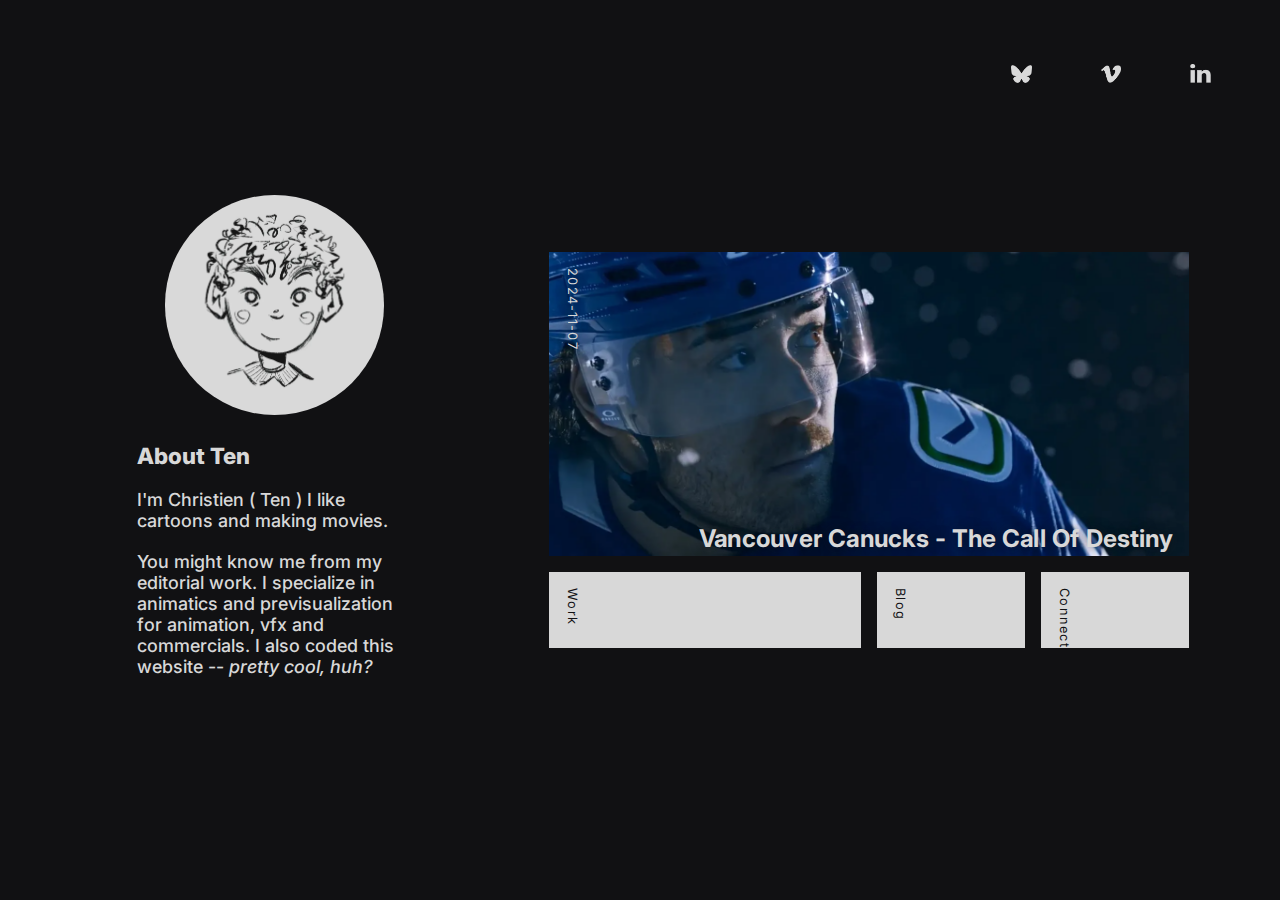
==== index.html @ cdfaa7cc "Update index.html" ====
<!DOCTYPE html>
<html lang="en">
<head>
    <meta charset="UTF-8">
    <meta name="viewport" content="width=device-width, initial-scale=1.0">
    <title>Christien Di Angello | Development Editorial</title>
    <link rel="stylesheet" href="css/main.css">
    <link rel="preconnect" href="https://fonts.googleapis.com">
    <link rel="preconnect" href="https://fonts.gstatic.com" crossorigin>
    <link href="https://fonts.googleapis.com/css2?family=Inter:ital,opsz,wght@0,14..32,100..900;1,14..32,100..900&family=Montserrat:ital,wght@0,100..900;1,100..900&family=Raleway:ital,wght@0,100..900;1,100..900&display=swap" rel="stylesheet">

    
</head>
<body id="home">
    <!-- Build Nav Bar -->
    <figure class="socials">
        <a href="https://bsky.app/profile/christiendiangello.com" target="_blank"><img src="img/bluesky.webp" alt="bluesky"></a>
        <a href="https://vimeo.com/christiendiangello" target="_blank"><img src="img/vimeo.webp" alt="vimeo"></a>
        <a href="https://www.linkedin.com/in/christiendiangello/" target="_blank"><img src="img/linkedin.png" alt="linkedin"></a>
    </figure>
    <main>
        <!-- Home Page navigation -->
        <article>
            <section class="about">
                <img src="img/ChristienDiAngelloAvi.webp" id="icon">
                <h1>About Ten</h1><br>
                <p>I'm Christien ( Ten ) I like cartoons and making movies. </p><br>
                <p>You might know me from my editorial work. I specialize in animatics and previsualization for animation, vfx and commercials. I also coded this website -- <i>pretty cool, huh?</i></p>
            </section>
        </article>
        <nav>            
                <section  class="spotlight">
                    <a href="" id="latestLink" target="_blank">
                    <header>
                        <h1 id="date">Latest</h1>
                        <h2 id="latestTitle">Welcome</h2>
                    </header>
                    </a>
                </section>
                <section class="work">
                    <a href="work" class="nav-link" data-section="work">
                        <header class="work" id="blog-post">
                        <h1>Work</h1>
                    </header>
                    </a>
                </section>
                <section class="blog">
                    <a href="blog">
                    <header class="blog">
                        <h1>Blog</h1>
                    </header>
                    </a>
                </section>
                <section class="contact">
                    <a href="mailto:contact@christiendiangello.com">
                    <header class="contact">
                        <h1>Connect</h1>
                    </header>
                    </a>
                </section>
        </nav>
    </main>
    <script src="js/script.js"></script>
</body>
</html>
---- css/main.css ----
* {margin: 0; padding: 0; font-family: "Inter", sans-serif; text-decoration: none;}
body {background-color: rgb(17, 17, 19);overflow: hidden;}
main {
    width: 100vw;
    height: 100vh;
    display: grid;
    grid-template-columns: minmax(0, 3fr) minmax(0, 4fr);
    align-items: center;
    justify-content: center;
}/* -------------> 2_about <------------- */
main article{
    height: 70%;
    align-self: center;
    align-content:center;
}
    article section {margin-bottom: 10%;}
        #icon {
            width: minmax(0, 1fr);
            aspect-ratio: 1/1;
            background-color: rgb(216, 216, 216);
            border-radius: 100%;
            margin: 10%;

        }
        .about{
            width: 50%;
            display: flex;
            flex-direction: column;
            justify-self: center;
            color: rgb(216, 216, 216);
        }
        .about h1{
            text-justify:newspaper;
            font-size: clamp(1vw,2.5vh,8vw);
            font-weight: 800;
            color: rgb(216, 216, 216);

        }
        .about p{
            text-justify:newspaper;
            font-size: clamp(1rem,2vh,4rem);
            font-weight: 500;
            color: rgb(216, 216, 216);

        }
    figure {  /* Social Media Figure */
        position: absolute;
        width: 20%;
        top: 4rem;
        right: 4rem;
        display: flex;
        flex-wrap: nowrap;
        align-items: center;
        justify-content: right;
        gap: 4rem;
    }
        figure a {
            width: 10%;
            margin: 0;
            aspect-ratio: 1/1;
            justify-content: right;
        }
            figure img {width: 80%; margin: 0; aspect-ratio: 1/1;}
nav { /*nav container settings*/
    width: 50vw;
    aspect-ratio: 1.618;
    padding: 20%;
    padding-left: 0;
    display: grid;
    grid-template-columns: repeat(4, minmax(0, 1fr));
    grid-template-rows: 4fr 1fr;
    gap: 1rem;
}
    nav section {overflow:hidden; background-color: rgb(216, 216, 216);}
        nav h1 { /* Text Styling */
            transition: 400ms;
            color: rgba(17, 17, 19);
            font-weight: 400;
            font-size: clamp(1vmax,1vw,2%);
            margin: 0;
            padding: 1rem;
            writing-mode: vertical-lr;
            letter-spacing: clamp(.02rem, .1vw, .2rem);
        }
            .spotlight h1 {color: rgb(216, 216, 216); text-shadow: 0 0 .75rem rgba(17, 17, 19, .5);}
                .work{grid-column: 1 / 3;}
                .blog{grid-column: 3 / 4;} 
                .contact{}
                .spotlight{grid-column: 1 / 5; background-size: 150%; background-position:center center; transition-duration: 1250ms;}
        section header { /* subgrid layout */
            transition-duration: 1000ms;
            height: 100%;
            display: grid;
        }
            section header h2 {
                display: grid;
                justify-content: right;
                align-items:self-end;
                font-size: 2vw;
                color: rgb(216, 216, 216);
                text-shadow: 0 0 .75rem rgba(17, 17, 19, .7);
                transform: scale(95%);
            }
            header:hover h1 {transition-duration: 200ms; translate: 3rem;}
                header:hover {background-size: 90%;background-position: 80% 10%;}
                    .spotlight:hover{background-size: 130%;}
                    .spotlight header:hover {transform: scale(95%);}
@media only screen and (max-width: 1100px) and (min-height:700px){
    main{display: flex; flex-direction: column;align-items:center;}
    article{
        padding-top: 5%;
        width: 100%;
        transform: scale(80%);
        padding-right: 0;
        margin-right: 0;
    }
    nav{
        width: 90vw;
        height: 100%;
        margin: 0;
        padding: 0;
        display: flex;
        justify-content: center;
        transition: 0ms;
    }
    header {
        transition: 0ms;
        width: 20dvw;
        padding: auto;
        margin: auto;
    }
    h1 {
        font-size: 30px;
    }
    .spotlight {
        transition: 0ms;
        background-position: 0 -500px;
        background-repeat: no-repeat;
    }
    .spotlight h1 {color: rgb(17, 17, 19); text-shadow: 0 0 0;}
        .spotlight:hover {background-size:150%;}
        .spotlight header:hover {transform: scale(100%);}
            h2{opacity: 0;}
    nav header:hover{background-color: rgb(240, 239, 239);}
figure{
    width: 100%;
    justify-content: center;
    right: auto;
    top: auto;
}
figure a {padding-top: 20px; width: 40px;}}
@media only screen and (max-width: 1100px) and (max-height:900px) {
    article {transform: scale(50%);;}}
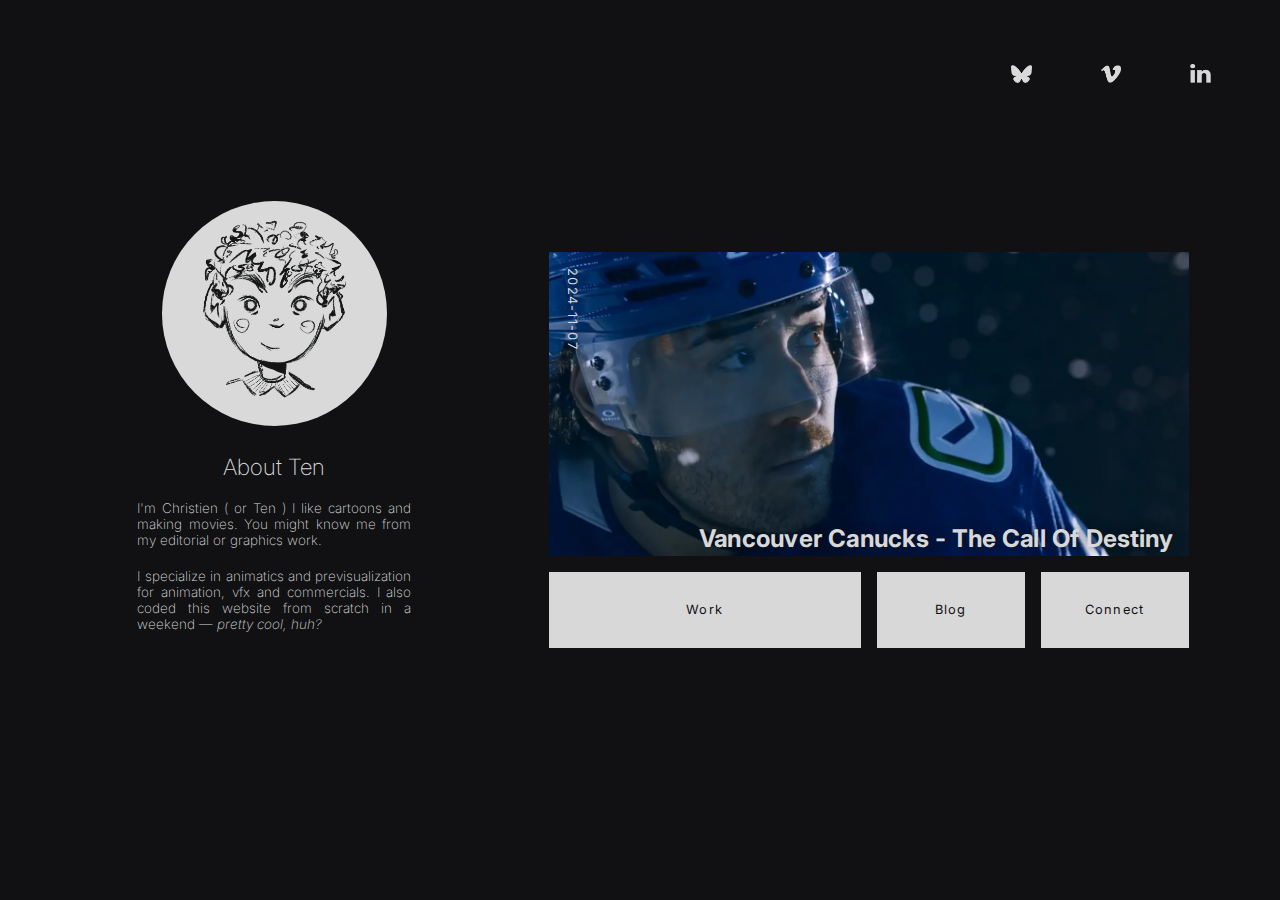
==== commit cf96da0c: "Update index.html" ====
--- a/index.html
+++ b/index.html
@@ -24,8 +24,8 @@
             <section class="about">
                 <img src="img/ChristienDiAngelloAvi.webp" id="icon">
                 <h1>About Ten</h1><br>
-                <p>I'm Christien ( Ten ) I like cartoons and making movies. </p><br>
-                <p>You might know me from my editorial work. I specialize in animatics and previsualization for animation, vfx and commercials. I also coded this website -- <i>pretty cool, huh?</i></p>
+                <p>I'm Christien ( or Ten ) I like cartoons and making movies. You might know me from my editorial or graphics work. </p><br>
+                <p>I specialize in animatics and previsualization for animation, vfx and commercials. I also coded this website from scratch in a weekend — <i>pretty cool, huh?</i></p><br><br>
             </section>
         </article>
         <nav>            
--- a/css/main.css
+++ b/css/main.css
@@ -10,36 +10,39 @@
 }/* -------------> 2_about <------------- */
 main article{
     height: 70%;
+    display: flex;
+    justify-content: center;
     align-self: center;
-    align-content:center;
+    align-content: center;
 }
-    article section {margin-bottom: 10%;}
+    article section {margin-bottom: 10%;text-align: center;}
         #icon {
-            width: minmax(0, 1fr);
+            width: 25vmin;
             aspect-ratio: 1/1;
             background-color: rgb(216, 216, 216);
             border-radius: 100%;
             margin: 10%;
-
         }
         .about{
             width: 50%;
             display: flex;
             flex-direction: column;
-            justify-self: center;
+            justify-content: center;
+            align-items: center;
             color: rgb(216, 216, 216);
         }
         .about h1{
             text-justify:newspaper;
             font-size: clamp(1vw,2.5vh,8vw);
-            font-weight: 800;
+            font-weight: 200;
             color: rgb(216, 216, 216);
 
         }
         .about p{
             text-justify:newspaper;
-            font-size: clamp(1rem,2vh,4rem);
-            font-weight: 500;
+            font-size: 1.5vh;
+            text-align: justify;
+            font-weight: 200;
             color: rgb(216, 216, 216);
 
         }
@@ -79,13 +82,12 @@
             font-size: clamp(1vmax,1vw,2%);
             margin: 0;
             padding: 1rem;
-            writing-mode: vertical-lr;
             letter-spacing: clamp(.02rem, .1vw, .2rem);
         }
-            .spotlight h1 {color: rgb(216, 216, 216); text-shadow: 0 0 .75rem rgba(17, 17, 19, .5);}
-                .work{grid-column: 1 / 3;}
-                .blog{grid-column: 3 / 4;} 
-                .contact{}
+            .spotlight h1 {color: rgb(216, 216, 216); text-shadow: 0 0 .75rem rgba(17, 17, 19, .5); writing-mode: vertical-lr;}
+                .work{grid-column: 1 / 3; justify-content: center; align-items: center;}
+                .blog{grid-column: 3 / 4; justify-content: center; align-items: center;} 
+                .contact{justify-content: center; align-items: center;}
                 .spotlight{grid-column: 1 / 5; background-size: 150%; background-position:center center; transition-duration: 1250ms;}
         section header { /* subgrid layout */
             transition-duration: 1000ms;
@@ -105,8 +107,10 @@
                 header:hover {background-size: 90%;background-position: 80% 10%;}
                     .spotlight:hover{background-size: 130%;}
                     .spotlight header:hover {transform: scale(95%);}
+                    .spotlight header:hover h1{ translate: 0%;}
 @media only screen and (max-width: 1100px) and (min-height:700px){
-    main{display: flex; flex-direction: column;align-items:center;}
+    *{ transition-duration: 0ms;}
+    main{display: flex; flex-direction: column;align-items:center; height: auto;}
     article{
         padding-top: 5%;
         width: 100%;
@@ -137,11 +141,14 @@
         background-position: 0 -500px;
         background-repeat: no-repeat;
     }
-    .spotlight h1 {color: rgb(17, 17, 19); text-shadow: 0 0 0;}
+    .spotlight h1 {color: rgb(17, 17, 19); text-shadow: 0 0 0;writing-mode: horizontal-tb;text-align: center;}
         .spotlight:hover {background-size:150%;}
         .spotlight header:hover {transform: scale(100%);}
             h2{opacity: 0;}
     nav header:hover{background-color: rgb(240, 239, 239);}
+            .work{justify-content: center; align-items: start;}
+            .blog{justify-content: center; align-items: start;} 
+            .contact{justify-content: center; align-items: start;}
 figure{
     width: 100%;
     justify-content: center;
@@ -150,4 +157,4 @@
 }
 figure a {padding-top: 20px; width: 40px;}}
 @media only screen and (max-width: 1100px) and (max-height:900px) {
-    article {transform: scale(50%);;}}+    article {transform: scale(50%);;}}
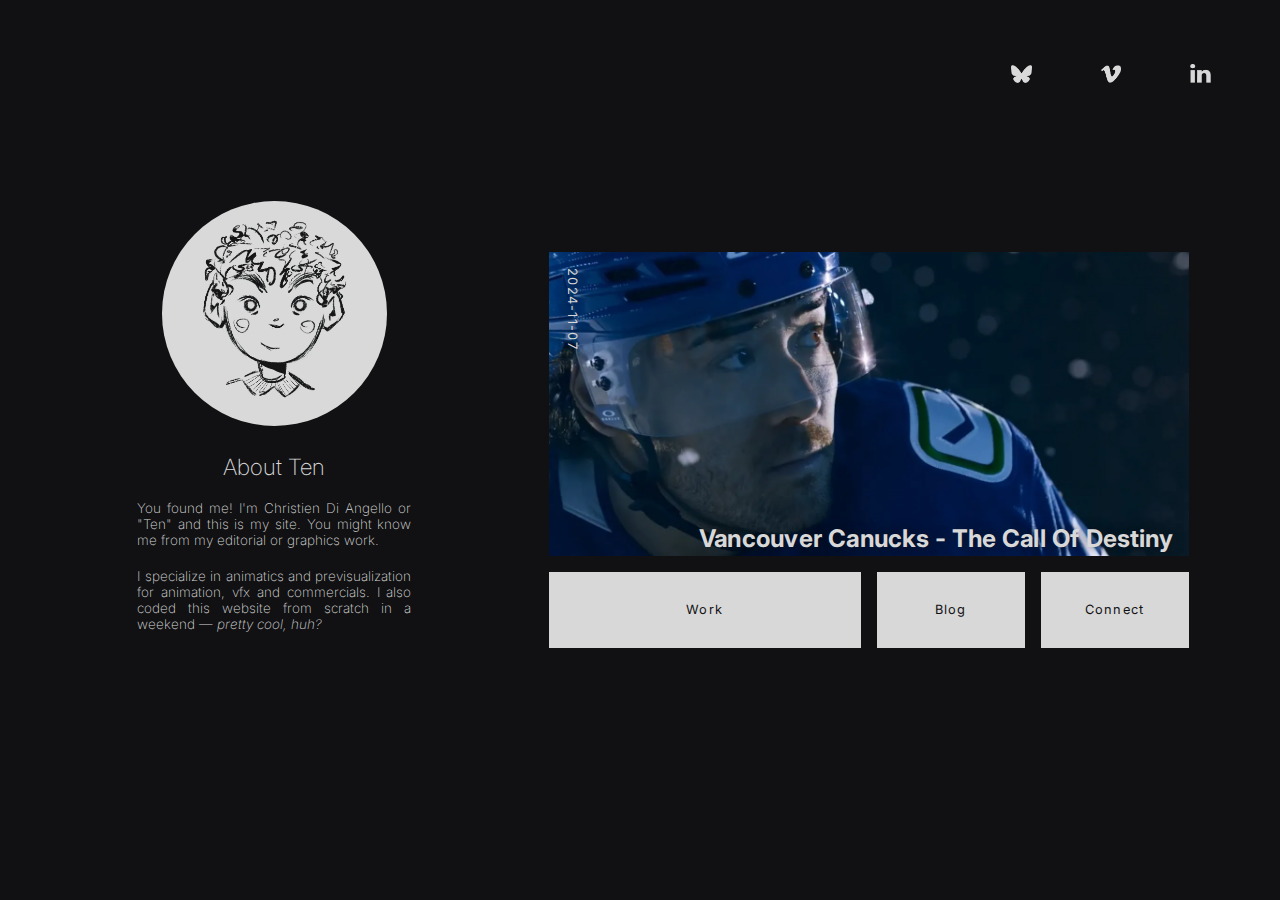
==== commit 6adba398: "Update index.html" ====
--- a/index.html
+++ b/index.html
@@ -24,7 +24,7 @@
             <section class="about">
                 <img src="img/ChristienDiAngelloAvi.webp" id="icon">
                 <h1>About Ten</h1><br>
-                <p>I'm Christien ( or Ten ) I like cartoons and making movies. You might know me from my editorial or graphics work. </p><br>
+                <p>You found me! I'm Christien Di Angello or "Ten" and this is my site. You might know me from my editorial or graphics work.  </p><br>
                 <p>I specialize in animatics and previsualization for animation, vfx and commercials. I also coded this website from scratch in a weekend — <i>pretty cool, huh?</i></p><br><br>
             </section>
         </article>
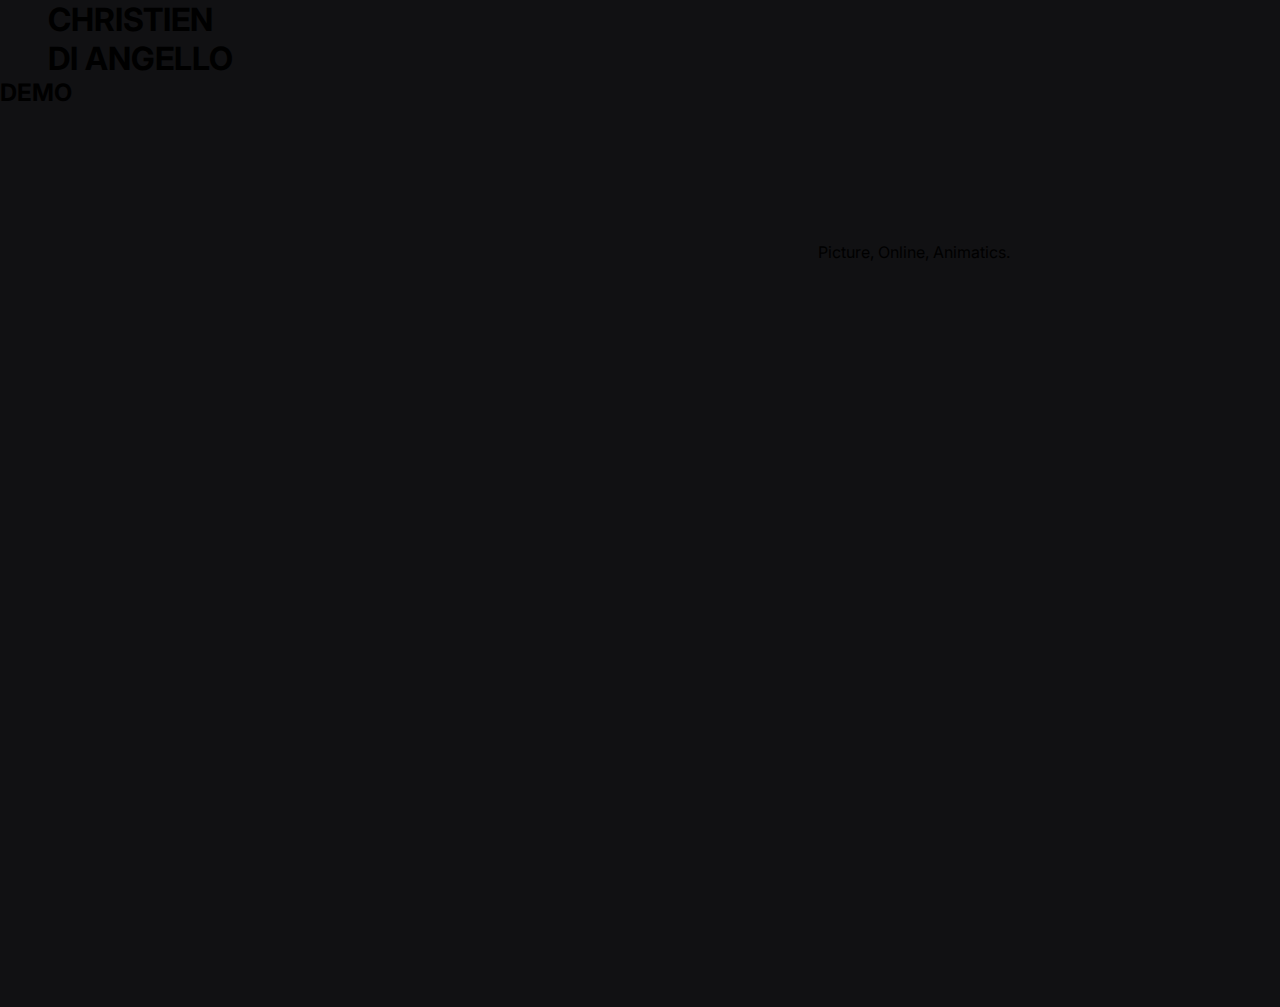
==== commit c29da4eb: "Update index.html" ====
--- a/index.html
+++ b/index.html
@@ -11,55 +11,27 @@
 
     
 </head>
-<body id="home">
-    <!-- Build Nav Bar -->
-    <figure class="socials">
-        <a href="https://bsky.app/profile/christiendiangello.com" target="_blank"><img src="img/bluesky.webp" alt="bluesky"></a>
-        <a href="https://vimeo.com/christiendiangello" target="_blank"><img src="img/vimeo.webp" alt="vimeo"></a>
-        <a href="https://www.linkedin.com/in/christiendiangello/" target="_blank"><img src="img/linkedin.png" alt="linkedin"></a>
-    </figure>
+<body>
+    <!-- <div class="site-container"> -->
+
+    <header>
+        <h1>CHRISTIEN <br>DI ANGELLO</h1>
+        <h2>DEMO</h2>
+    </header>
     <main>
-        <!-- Home Page navigation -->
-        <article>
-            <section class="about">
-                <img src="img/ChristienDiAngelloAvi.webp" id="icon">
-                <h1>About Ten</h1><br>
-                <p>You found me! I'm Christien Di Angello or "Ten" and this is my site. You might know me from my editorial or graphics work.  </p><br>
-                <p>I specialize in animatics and previsualization for animation, vfx and commercials. I also coded this website from scratch in a weekend — <i>pretty cool, huh?</i></p><br><br>
-            </section>
+        <div class="demo-container"><div style="padding:56.25% 0 0 0;position:relative;"><iframe src="https://player.vimeo.com/video/1039832888?h=f52e019b8d&amp;badge=0&amp;autopause=0&amp;player_id=0&amp;app_id=58479" frameborder="0" allow="autoplay; fullscreen; picture-in-picture; clipboard-write" style="position:absolute;top:0;left:0;width:100%;height:100%;" title="Christien Di Angello Demo Reel 2024"></iframe></div><script src="https://player.vimeo.com/api/player.js"></script></div>
+        <article> Picture, Online, Animatics. 
+            <br><br>
+            <!-- Go ahead, take a look around.  -->
+            <!-- <br><br>↓ -->
         </article>
-        <nav>            
-                <section  class="spotlight">
-                    <a href="" id="latestLink" target="_blank">
-                    <header>
-                        <h1 id="date">Latest</h1>
-                        <h2 id="latestTitle">Welcome</h2>
-                    </header>
-                    </a>
-                </section>
-                <section class="work">
-                    <a href="work" class="nav-link" data-section="work">
-                        <header class="work" id="blog-post">
-                        <h1>Work</h1>
-                    </header>
-                    </a>
-                </section>
-                <section class="blog">
-                    <a href="blog">
-                    <header class="blog">
-                        <h1>Blog</h1>
-                    </header>
-                    </a>
-                </section>
-                <section class="contact">
-                    <a href="mailto:contact@christiendiangello.com">
-                    <header class="contact">
-                        <h1>Connect</h1>
-                    </header>
-                    </a>
-                </section>
-        </nav>
+        <!-- <nav> -->
+            <!-- <a href="work.html">Work</a> -->
+            <!-- <a href="blog.html">Blog</a> -->
+            <!-- <a style="opacity: 0;"></a> -->
+        <!-- </nav> -->
     </main>
+    <!-- </div> -->
     <script src="js/script.js"></script>
 </body>
 </html>
--- a/css/main.css
+++ b/css/main.css
@@ -31,23 +31,23 @@
             align-items: center;
             color: rgb(216, 216, 216);
         }
-        .about h1{
-            text-justify:newspaper;
-            font-size: clamp(1vw,2.5vh,8vw);
-            font-weight: 200;
-            color: rgb(216, 216, 216);
+            .about h1{
+                text-justify:newspaper;
+                font-size: clamp(1vw,2.5vh,8vw);
+                font-weight: 200;
+                color: rgb(216, 216, 216);
 
-        }
-        .about p{
-            text-justify:newspaper;
-            font-size: 1.5vh;
-            text-align: justify;
-            font-weight: 200;
-            color: rgb(216, 216, 216);
+            }
+            .about p{
+                text-justify:newspaper;
+                font-size: 1.5vh;
+                text-align: justify;
+                font-weight: 200;
+                color: rgb(216, 216, 216);
 
-        }
+            }
     figure {  /* Social Media Figure */
-        position: absolute;
+        position: fixed;
         width: 20%;
         top: 4rem;
         right: 4rem;
@@ -72,7 +72,7 @@
     display: grid;
     grid-template-columns: repeat(4, minmax(0, 1fr));
     grid-template-rows: 4fr 1fr;
-    gap: 1rem;
+    gap: 0.5%;
 }
     nav section {overflow:hidden; background-color: rgb(216, 216, 216);}
         nav h1 { /* Text Styling */
@@ -108,53 +108,58 @@
                     .spotlight:hover{background-size: 130%;}
                     .spotlight header:hover {transform: scale(95%);}
                     .spotlight header:hover h1{ translate: 0%;}
-@media only screen and (max-width: 1100px) and (min-height:700px){
-    *{ transition-duration: 0ms;}
+@media only screen and (max-width: 1100px) and (min-height:665px){
+    *{transition: 0ms;}
+    body {height: 100%;}
     main{display: flex; flex-direction: column;align-items:center; height: auto;}
-    article{
-        padding-top: 5%;
+    main article{
+        padding-top: 5rem;
         width: 100%;
-        transform: scale(80%);
+        /* transform: scale(80%); */
         padding-right: 0;
         margin-right: 0;
     }
+    section #icon{
+        width: 50%;
+    }
     nav{
-        width: 90vw;
+        width: 50vw;
         height: 100%;
         margin: 0;
         padding: 0;
         display: flex;
+        flex-direction: column;
         justify-content: center;
         transition: 0ms;
+        gap: 4%;
     }
-    header {
-        transition: 0ms;
-        width: 20dvw;
-        padding: auto;
-        margin: auto;
+    nav header {
+        display: flex;
+        align-items: center;
+        justify-content: center;
+        margin: 0;
+        overflow: hidden;
     }
-    h1 {
-        font-size: 30px;
-    }
+        nav h1,  {padding: 0;font-size: 2vh;}
     .spotlight {
         transition: 0ms;
         background-position: 0 -500px;
         background-repeat: no-repeat;
     }
-    .spotlight h1 {color: rgb(17, 17, 19); text-shadow: 0 0 0;writing-mode: horizontal-tb;text-align: center;}
+    .spotlight  {height: auto;}
+    .spotlight h1 {color: rgb(17, 17, 19); text-shadow: 0 0 0;writing-mode: horizontal-tb;text-align: center; text-wrap: nowrap;}
         .spotlight:hover {background-size:150%;}
         .spotlight header:hover {transform: scale(100%);}
-            h2{opacity: 0;}
+            .spotlight header h2{display: none;}
     nav header:hover{background-color: rgb(240, 239, 239);}
-            .work{justify-content: center; align-items: start;}
-            .blog{justify-content: center; align-items: start;} 
-            .contact{justify-content: center; align-items: start;}
+            .work h1{justify-content: center; align-items: start;}
+            .blog h1{justify-content: center; align-items: start;} 
+            .contact h1{justify-content: center; align-items: start;}
 figure{
     width: 100%;
     justify-content: center;
     right: auto;
     top: auto;
+    gap: 10vw;
 }
-figure a {padding-top: 20px; width: 40px;}}
-@media only screen and (max-width: 1100px) and (max-height:900px) {
-    article {transform: scale(50%);;}}
+figure a {padding-top: 20px; width: 40px; width: 2rem;}}
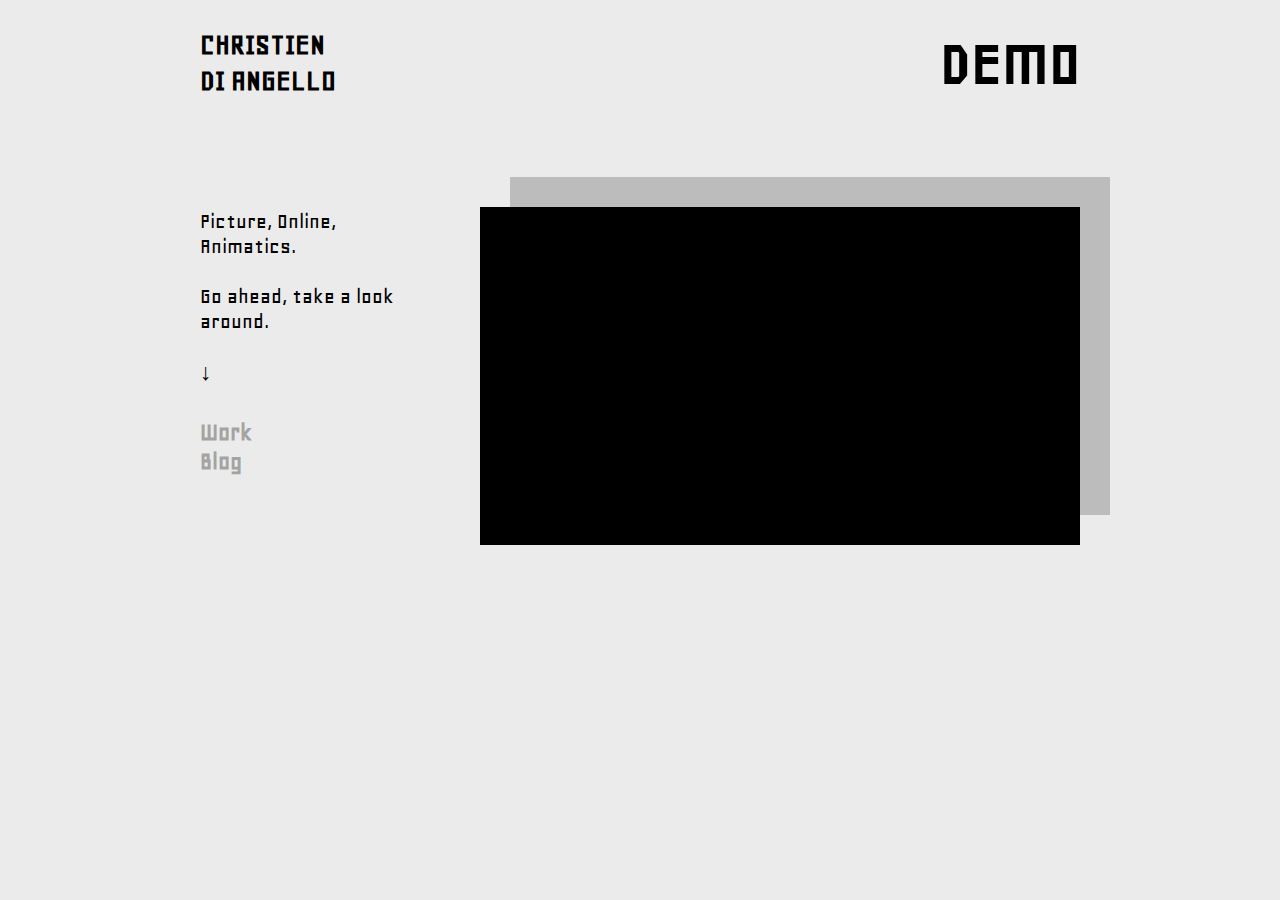
==== commit 9b2830e3: "Update index.html" ====
--- a/index.html
+++ b/index.html
@@ -22,14 +22,14 @@
         <div class="demo-container"><div style="padding:56.25% 0 0 0;position:relative;"><iframe src="https://player.vimeo.com/video/1039832888?h=f52e019b8d&amp;badge=0&amp;autopause=0&amp;player_id=0&amp;app_id=58479" frameborder="0" allow="autoplay; fullscreen; picture-in-picture; clipboard-write" style="position:absolute;top:0;left:0;width:100%;height:100%;" title="Christien Di Angello Demo Reel 2024"></iframe></div><script src="https://player.vimeo.com/api/player.js"></script></div>
         <article> Picture, Online, Animatics. 
             <br><br>
-            <!-- Go ahead, take a look around.  -->
-            <!-- <br><br>↓ -->
+            Go ahead, take a look around. 
+            <br><br>↓
         </article>
-        <!-- <nav> -->
-            <!-- <a href="work.html">Work</a> -->
-            <!-- <a href="blog.html">Blog</a> -->
-            <!-- <a style="opacity: 0;"></a> -->
-        <!-- </nav> -->
+        <nav>
+            <a href="work.html">Work</a>
+            <a href="blog.html">Blog</a>
+            <a style="opacity: 0;"></a>
+        </nav>
     </main>
     <!-- </div> -->
     <script src="js/script.js"></script>
--- a/css/main.css
+++ b/css/main.css
@@ -1,165 +1,85 @@
-* {margin: 0; padding: 0; font-family: "Inter", sans-serif; text-decoration: none;}
-body {background-color: rgb(17, 17, 19);overflow: hidden;}
+@import url('https://fonts.googleapis.com/css2?family=Geo:ital@0;1&family=Inter:ital,opsz,wght@0,14..32,100..900;1,14..32,100..900&family=Montserrat:ital,wght@0,100..900;1,100..900&family=Raleway:ital,wght@0,100..900;1,100..900&display=swap');
+* {margin: 0; padding: 0; font-family: "Geo", sans-serif; text-decoration: none;}
+body {
+    overflow-x: hidden; 
+    display: grid; 
+    grid-template-columns: minmax(0,200px) 250px 1fr minmax(0,200px);
+    grid-template-rows: 5% 100px auto;
+    /* height: 100vh; */
+    /* width: 100vw; */
+    max-width: 1700px;
+    /* max-height: fit-content; */
+    font-weight: 200;
+    font-size: 14pt;
+    background-color: rgb(235, 235, 235);
+
+}
+body header {
+    grid-column: 2/4;
+    grid-row: 2;
+    display: grid;
+    grid-template-columns: minmax(0,240px) 1fr;
+}
+    body header h1{font-size: 24pt; text-wrap: nowrap;}
+    body header h2{transition-duration: 1000ms; font-size: 50pt; text-align: right;  color: rgba(0, 0, 0, 1);
+    }
+nav {
+    padding-bottom: 2rem;
+    padding-top: 2rem;
+    /* position: absolute; */
+    height: 10%;
+    bottom: 3rem;
+    display: grid; 
+    /* grid-template-columns: 1fr 1fr 1fr; */
+
+}
+nav a {
+    /* background-color: white; */
+    /* border: 3px solid white; */
+    color: black;
+    /* height: 110%; */
+    /* width: 22%; */
+    /* grid-column: 2; */
+    /* grid-row: ; */
+    list-style-type: none;
+    font-weight: 600;
+    font-size: 140%;
+    opacity: 30%;
+}
+nav a:hover,nav a:active{
+    opacity: 1;
+}
 main {
-    width: 100vw;
-    height: 100vh;
-    display: grid;
-    grid-template-columns: minmax(0, 3fr) minmax(0, 4fr);
-    align-items: center;
-    justify-content: center;
-}/* -------------> 2_about <------------- */
-main article{
-    height: 70%;
-    display: flex;
-    justify-content: center;
-    align-self: center;
-    align-content: center;
+    /* background-color: rgb(201, 201, 201); */
+    margin-top: 50px;
+    grid-row: 3;
+    grid-column: 2/4;
+    height: 100%;
+    /* font-size: clamp(100px,1vw,200px); */
 }
-    article section {margin-bottom: 10%;text-align: center;}
-        #icon {
-            width: 25vmin;
-            aspect-ratio: 1/1;
-            background-color: rgb(216, 216, 216);
-            border-radius: 100%;
-            margin: 10%;
-        }
-        .about{
-            width: 50%;
-            display: flex;
-            flex-direction: column;
-            justify-content: center;
-            align-items: center;
-            color: rgb(216, 216, 216);
-        }
-            .about h1{
-                text-justify:newspaper;
-                font-size: clamp(1vw,2.5vh,8vw);
-                font-weight: 200;
-                color: rgb(216, 216, 216);
-
-            }
-            .about p{
-                text-justify:newspaper;
-                font-size: 1.5vh;
-                text-align: justify;
-                font-weight: 200;
-                color: rgb(216, 216, 216);
-
-            }
-    figure {  /* Social Media Figure */
-        position: fixed;
-        width: 20%;
-        top: 4rem;
-        right: 4rem;
-        display: flex;
-        flex-wrap: nowrap;
-        align-items: center;
-        justify-content: right;
-        gap: 4rem;
+body article {
+    margin-top: 2rem;
+    font-size: clamp(12pt,1.8vw,20pt);
+    font-weight: 200;
+    width: 200px;
+}
+.demo-container{
+   margin: 30px 0px 30px 30px;
+   width: clamp(100px,100%,600px);
+   aspect-ratio: 16/9; 
+   background-color: black;
+   grid-row: 1;
+   float: right;
+   box-shadow: 30px -30px rgba(0, 0, 0, 0.2);
+}
+@media only screen and (max-width: 700px){
+    body header h2 {font-size: 50pt; text-align: right;  color: rgba(0, 0, 0, .2);
+}}
+@media only screen and (max-height: 609px) {
+    body article {
+        display: none;
     }
-        figure a {
-            width: 10%;
-            margin: 0;
-            aspect-ratio: 1/1;
-            justify-content: right;
-        }
-            figure img {width: 80%; margin: 0; aspect-ratio: 1/1;}
-nav { /*nav container settings*/
-    width: 50vw;
-    aspect-ratio: 1.618;
-    padding: 20%;
-    padding-left: 0;
-    display: grid;
-    grid-template-columns: repeat(4, minmax(0, 1fr));
-    grid-template-rows: 4fr 1fr;
-    gap: 0.5%;
+    .demo-container{
+        width: clamp(100px,100%,500px);   
+    }
 }
-    nav section {overflow:hidden; background-color: rgb(216, 216, 216);}
-        nav h1 { /* Text Styling */
-            transition: 400ms;
-            color: rgba(17, 17, 19);
-            font-weight: 400;
-            font-size: clamp(1vmax,1vw,2%);
-            margin: 0;
-            padding: 1rem;
-            letter-spacing: clamp(.02rem, .1vw, .2rem);
-        }
-            .spotlight h1 {color: rgb(216, 216, 216); text-shadow: 0 0 .75rem rgba(17, 17, 19, .5); writing-mode: vertical-lr;}
-                .work{grid-column: 1 / 3; justify-content: center; align-items: center;}
-                .blog{grid-column: 3 / 4; justify-content: center; align-items: center;} 
-                .contact{justify-content: center; align-items: center;}
-                .spotlight{grid-column: 1 / 5; background-size: 150%; background-position:center center; transition-duration: 1250ms;}
-        section header { /* subgrid layout */
-            transition-duration: 1000ms;
-            height: 100%;
-            display: grid;
-        }
-            section header h2 {
-                display: grid;
-                justify-content: right;
-                align-items:self-end;
-                font-size: 2vw;
-                color: rgb(216, 216, 216);
-                text-shadow: 0 0 .75rem rgba(17, 17, 19, .7);
-                transform: scale(95%);
-            }
-            header:hover h1 {transition-duration: 200ms; translate: 3rem;}
-                header:hover {background-size: 90%;background-position: 80% 10%;}
-                    .spotlight:hover{background-size: 130%;}
-                    .spotlight header:hover {transform: scale(95%);}
-                    .spotlight header:hover h1{ translate: 0%;}
-@media only screen and (max-width: 1100px) and (min-height:665px){
-    *{transition: 0ms;}
-    body {height: 100%;}
-    main{display: flex; flex-direction: column;align-items:center; height: auto;}
-    main article{
-        padding-top: 5rem;
-        width: 100%;
-        /* transform: scale(80%); */
-        padding-right: 0;
-        margin-right: 0;
-    }
-    section #icon{
-        width: 50%;
-    }
-    nav{
-        width: 50vw;
-        height: 100%;
-        margin: 0;
-        padding: 0;
-        display: flex;
-        flex-direction: column;
-        justify-content: center;
-        transition: 0ms;
-        gap: 4%;
-    }
-    nav header {
-        display: flex;
-        align-items: center;
-        justify-content: center;
-        margin: 0;
-        overflow: hidden;
-    }
-        nav h1,  {padding: 0;font-size: 2vh;}
-    .spotlight {
-        transition: 0ms;
-        background-position: 0 -500px;
-        background-repeat: no-repeat;
-    }
-    .spotlight  {height: auto;}
-    .spotlight h1 {color: rgb(17, 17, 19); text-shadow: 0 0 0;writing-mode: horizontal-tb;text-align: center; text-wrap: nowrap;}
-        .spotlight:hover {background-size:150%;}
-        .spotlight header:hover {transform: scale(100%);}
-            .spotlight header h2{display: none;}
-    nav header:hover{background-color: rgb(240, 239, 239);}
-            .work h1{justify-content: center; align-items: start;}
-            .blog h1{justify-content: center; align-items: start;} 
-            .contact h1{justify-content: center; align-items: start;}
-figure{
-    width: 100%;
-    justify-content: center;
-    right: auto;
-    top: auto;
-    gap: 10vw;
-}
-figure a {padding-top: 20px; width: 40px; width: 2rem;}}
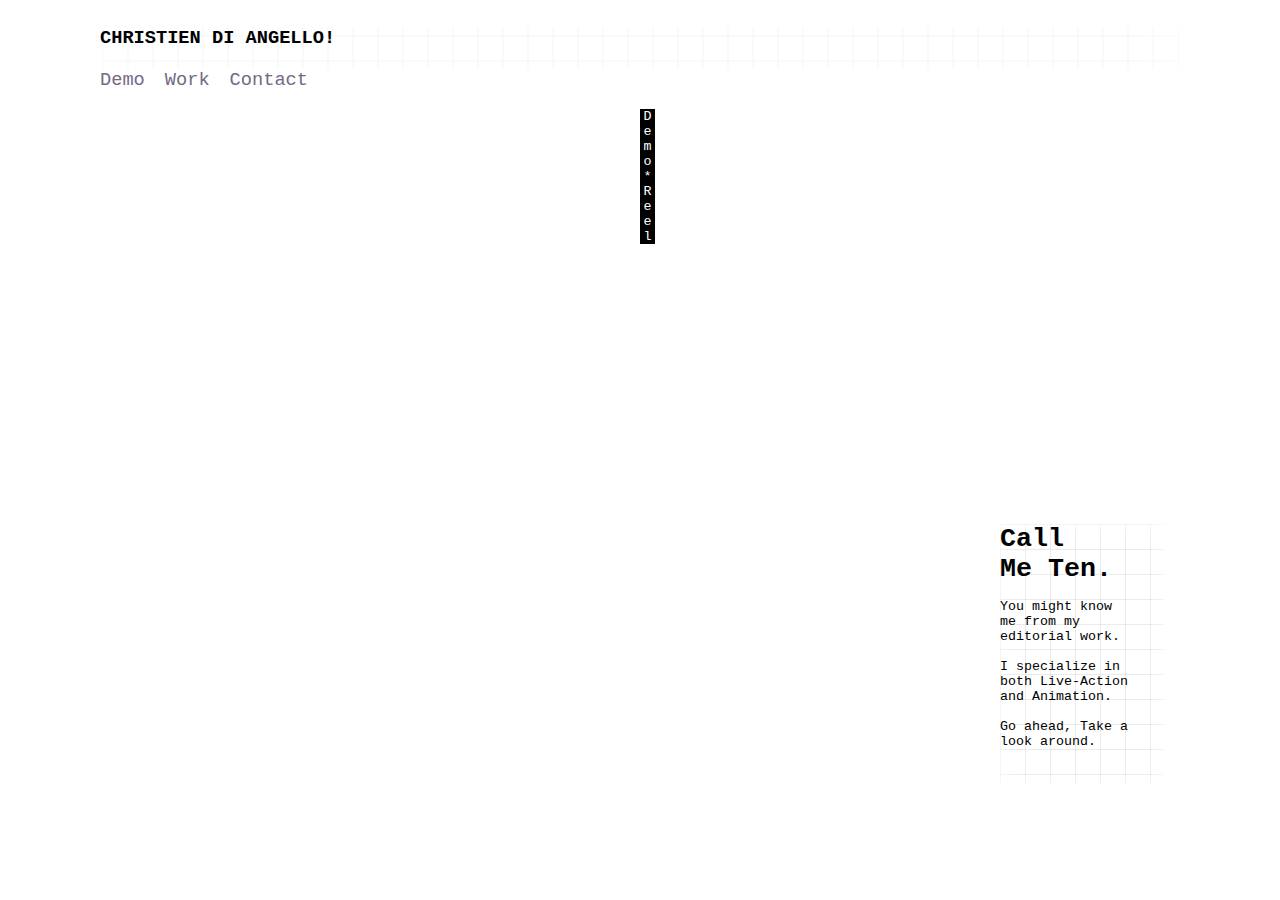
==== commit 9e710efa: "Update index.html" ====
--- a/index.html
+++ b/index.html
@@ -8,30 +8,24 @@
     <link rel="preconnect" href="https://fonts.googleapis.com">
     <link rel="preconnect" href="https://fonts.gstatic.com" crossorigin>
     <link href="https://fonts.googleapis.com/css2?family=Inter:ital,opsz,wght@0,14..32,100..900;1,14..32,100..900&family=Montserrat:ital,wght@0,100..900;1,100..900&family=Raleway:ital,wght@0,100..900;1,100..900&display=swap" rel="stylesheet">
-
-    
 </head>
 <body>
-    <!-- <div class="site-container"> -->
-
     <header>
-        <h1>CHRISTIEN <br>DI ANGELLO</h1>
-        <h2>DEMO</h2>
+        <h1>CHRISTIEN DI ANGELLO!</h1>
+        <nav>
+            <a href="index.html">Demo</a>
+            <a href="work.html">Work</a>
+            <!-- <a href="blog.html">Blog</a> -->
+            <a href="contact.html">Contact</a>
+        </nav>
     </header>
     <main>
         <div class="demo-container"><div style="padding:56.25% 0 0 0;position:relative;"><iframe src="https://player.vimeo.com/video/1039832888?h=f52e019b8d&amp;badge=0&amp;autopause=0&amp;player_id=0&amp;app_id=58479" frameborder="0" allow="autoplay; fullscreen; picture-in-picture; clipboard-write" style="position:absolute;top:0;left:0;width:100%;height:100%;" title="Christien Di Angello Demo Reel 2024"></iframe></div><script src="https://player.vimeo.com/api/player.js"></script></div>
-        <article> Picture, Online, Animatics. 
-            <br><br>
-            Go ahead, take a look around. 
-            <br><br>↓
-        </article>
-        <nav>
-            <a href="work.html">Work</a>
-            <a href="blog.html">Blog</a>
-            <a style="opacity: 0;"></a>
-        </nav>
     </main>
-    <!-- </div> -->
-    <script src="js/script.js"></script>
+    <aside><span id="demo-label">Demo*Reel</span></aside>
+    <aside id="about">
+        <h1>Call <br>Me Ten.</h1><br>
+        <p>You might know me from my editorial work. <br><br> I specialize in both Live-Action and Animation. <br><br> Go ahead, Take a look around.</p>
+    </aside>
 </body>
 </html>
--- a/css/main.css
+++ b/css/main.css
@@ -1,85 +1,175 @@
-@import url('https://fonts.googleapis.com/css2?family=Geo:ital@0;1&family=Inter:ital,opsz,wght@0,14..32,100..900;1,14..32,100..900&family=Montserrat:ital,wght@0,100..900;1,100..900&family=Raleway:ital,wght@0,100..900;1,100..900&display=swap');
-* {margin: 0; padding: 0; font-family: "Geo", sans-serif; text-decoration: none;}
+@import url('https://fonts.googleapis.com/css2?family=Geo:ital@0;1&family=Tomorrow:ital,wght@0,100;0,200;0,300;0,400;0,500;0,600;0,700;0,800;0,900;1,100;1,200;1,300;1,400;1,500;1,600;1,700;1,800;1,900&display=swap');
+* {margin: 0; padding: 0; font-family:'Courier New', Courier, monospace; text-decoration: none;}
 body {
     overflow-x: hidden; 
     display: grid; 
-    grid-template-columns: minmax(0,200px) 250px 1fr minmax(0,200px);
-    grid-template-rows: 5% 100px auto;
-    /* height: 100vh; */
-    /* width: 100vw; */
+    grid-template-columns: minmax(0,100px) minmax(330px,3fr) minmax(0px,2fr) minmax(min-content,1fr) minmax(0,100px);
+    grid-template-rows: min-content;
+    height: 100vh;
+    width: 100vw;
     max-width: 1700px;
     /* max-height: fit-content; */
     font-weight: 200;
-    font-size: 14pt;
-    background-color: rgb(235, 235, 235);
+    font-size: 10pt;
+    /* background-color: rgb(38, 86, 135); */
+  }
+  h1{
+    font-weight:600;
+  }
+  a{
+    color: black;
+  }
+body header {
+    /* background-color:rgb(11, 11, 11); */
+    padding-top:2em;
+    grid-column: 2/5;
+    grid-row: 1;
+    display: grid;
+    grid-template-columns: 1fr;
+    grid-template-rows: fit-content fit-content 100px;
+}
+    body header h1{background-position: center center; transition: 400ms; height: min-content; padding-bottom: 20px; font-size: 14pt; font-weight:600; white-space: nowrap; 
+        background-size: 25px 25px;
+        background-image:  
+        linear-gradient(to right, rgba(216, 215, 215, 0.5) 1px, transparent 1px),
+        linear-gradient(to bottom, rgba(216, 215, 215, 0.5) 1px, transparent 1px);
+        box-shadow: inset 0px 0px 3em rgb(255, 255, 255);
+    }
+    body header h1:hover {
+        background-position: center left;
+    }
+nav {
+    height: 40px;
+    display: grid; 
+    width: fit-content;
+    justify-self: left;
+    grid-template-columns: min-content min-content min-content min-content;
+}
+    nav a {
+        /* background-color: white; */
+        /* border: 3px solid white; */
+        color: rgb(116, 106, 131);
+        /* height: 110%; */
+        /* width: 22%; */
+        /* grid-column: 2; */
+        padding-right: 20px;
+        list-style-type: none;
+        font-weight: 200;
+        font-size: 140%;
+        /* text-align: center; */
+    }
+        nav a:hover,.thisPage,.email:hover{
+            text-decoration: underline;
+        }
+        .email{
+            text-wrap: nowrap;
+        }
+  main {
+    grid-column: 2;
+    height: 300px;
+    display: grid;
+    grid-template-columns: minmax(330px,2fr) 1fr;
+    grid-template-rows: auto;
+    /* grid-gap: 1rem; */
+
+  }  
+    main .demo-container{
+   width: clamp(10px,100%,1400px);
+   grid-column: 1/3;
+}
+
+.gallery-media{
+    display: grid;
+    grid-column: 1;
+    grid-template-columns: minmax(300px, 1fr) repeat(auto-fill, 200px); 
+    grid-template-rows: min-content;
+    grid-gap: 1rem;
+}
+.gallery-media img {
+    object-fit: cover;
+    width: 100%;
+    aspect-ratio: 16/9;
+}
+    .gallery-media img:hover {
+        shadow
+        background-size: 25px 25px;
+        background-image:  
+        linear-gradient(to right, rgba(216, 215, 215, 0.5) 1px, transparent 1px),
+        linear-gradient(to bottom, rgba(216, 215, 215, 0.5) 1px, transparent 1px);
+    }
+    .gallery-media a {
+        display: contents;
+    }
+#about{
+    grid-column: 4;
+    grid-row: 3;
+    padding-right: 20%;
+    padding-bottom: 20%;
+    background-size: 25px 25px;
+    background-image:  
+    linear-gradient(to right, rgba(216, 215, 215, 0.5) 1px, transparent 1px),
+    linear-gradient(to bottom, rgba(216, 215, 215, 0.5) 1px, transparent 1px);
+    box-shadow: inset 0px 0px 20px rgb(255, 255, 255);
+    height: fit-content;
+    width: 16ch;
 
 }
-body header {
-    grid-column: 2/4;
-    grid-row: 2;
-    display: grid;
-    grid-template-columns: minmax(0,240px) 1fr;
+.gallery-media figcaption{
+    grid-column: 2;
+    padding-right: 2em;
+    width: 10ch;
+    background-size: 25px 25px;
+    background-image:  
+    linear-gradient(to right, rgba(216, 215, 215, 0.5) 1px, transparent 1px),
+    linear-gradient(to bottom, rgba(216, 215, 215, 0.5) 1px, transparent 1px);
+    box-shadow: inset 0px 0px 10px rgb(255, 255, 255);
+    background-position: center center;
+    transition-duration: 800ms;
 }
-    body header h1{font-size: 24pt; text-wrap: nowrap;}
-    body header h2{transition-duration: 1000ms; font-size: 50pt; text-align: right;  color: rgba(0, 0, 0, 1);
-    }
-nav {
-    padding-bottom: 2rem;
-    padding-top: 2rem;
-    /* position: absolute; */
-    height: 10%;
-    bottom: 3rem;
-    display: grid; 
-    /* grid-template-columns: 1fr 1fr 1fr; */
+.gallery-media a:hover figcaption {
+    background-position: top left;
+}
 
+/* Work Player */
+aside {
+    grid-column: 3/5;
+    height: min-content;
 }
-nav a {
-    /* background-color: white; */
-    /* border: 3px solid white; */
-    color: black;
-    /* height: 110%; */
-    /* width: 22%; */
-    /* grid-column: 2; */
-    /* grid-row: ; */
-    list-style-type: none;
-    font-weight: 600;
-    font-size: 140%;
-    opacity: 30%;
+aside span, aside button {
+    writing-mode: vertical-lr;
+    text-orientation: upright;
+    border: 0;
+    padding: 0;
+    color: inherit;
+	background: none;
 }
-nav a:hover,nav a:active{
-    opacity: 1;
+        span {cursor:default;}
+        button {cursor:pointer;}
+
+button:active, button:hover, .active-filter, #demo-label, .selected{
+    background-color: black;
+    color: white;
 }
-main {
-    /* background-color: rgb(201, 201, 201); */
-    margin-top: 50px;
+.hide *{
+    display: none;
+}
+
+@media only screen and (max-width: 1025px){
+#about{
+    grid-column: 2;
     grid-row: 3;
-    grid-column: 2/4;
-    height: 100%;
-    /* font-size: clamp(100px,1vw,200px); */
-}
-body article {
-    margin-top: 2rem;
-    font-size: clamp(12pt,1.8vw,20pt);
-    font-weight: 200;
-    width: 200px;
+    justify-content: top;
+    /* justify-self: right; */
 }
 .demo-container{
-   margin: 30px 0px 30px 30px;
-   width: clamp(100px,100%,600px);
-   aspect-ratio: 16/9; 
-   background-color: black;
-   grid-row: 1;
-   float: right;
-   box-shadow: 30px -30px rgba(0, 0, 0, 0.2);
+    height: 90%;
+    background-size: 25px 25px;
+    background-image:  
+    linear-gradient(to right, rgba(216, 215, 215, 0.5) 1px, transparent 1px),
+    linear-gradient(to bottom, rgba(216, 215, 215, 0.5) 1px, transparent 1px);
+    box-shadow: inset 0px 0px 20px rgb(255, 255, 255);
 }
-@media only screen and (max-width: 700px){
-    body header h2 {font-size: 50pt; text-align: right;  color: rgba(0, 0, 0, .2);
-}}
-@media only screen and (max-height: 609px) {
-    body article {
-        display: none;
-    }
-    .demo-container{
-        width: clamp(100px,100%,500px);   
-    }
+.gallery-media{
+    grid-template-columns: 200px;
 }
+}
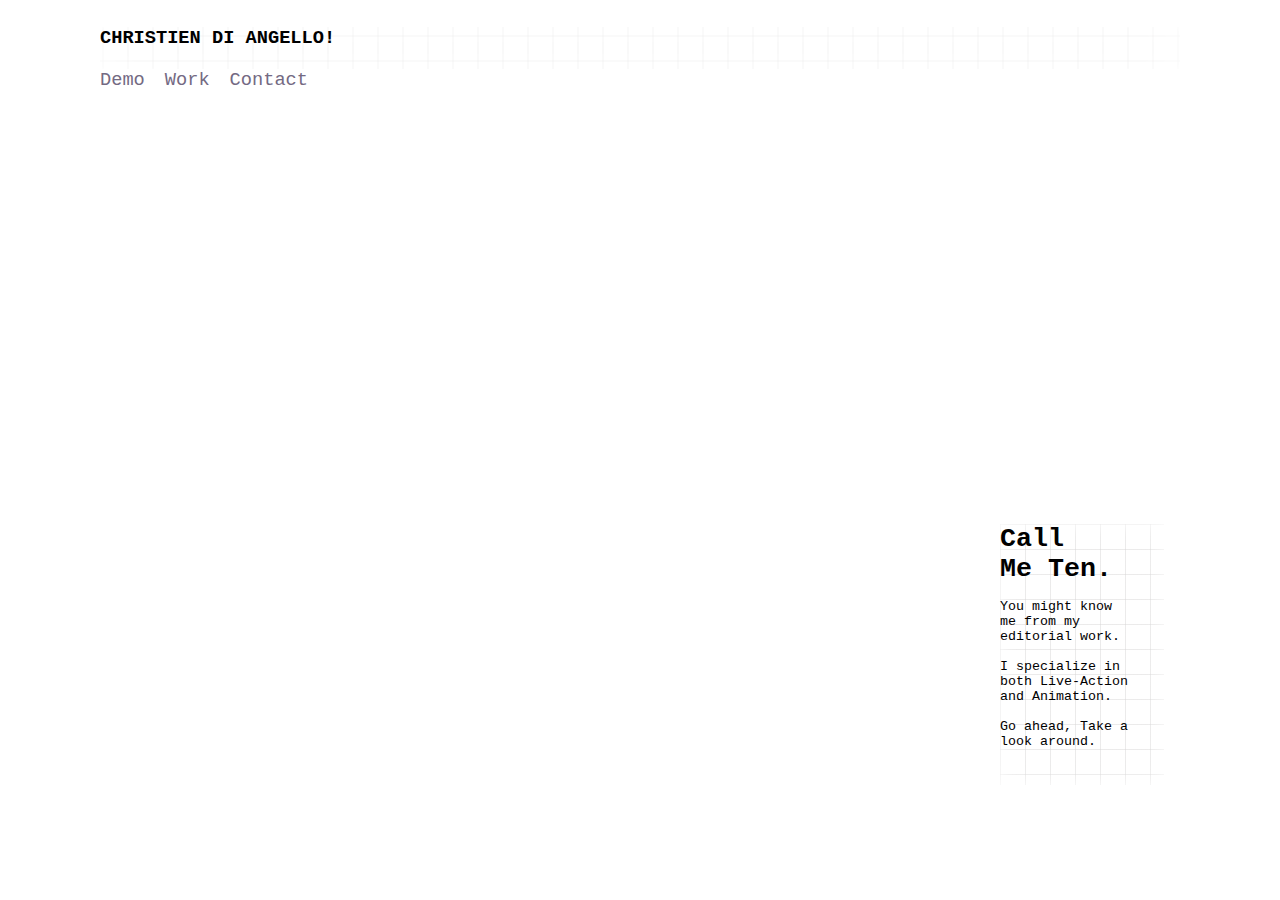
==== commit 0efd8d6f: "Update index.html" ====
--- a/index.html
+++ b/index.html
@@ -13,16 +13,15 @@
     <header>
         <h1>CHRISTIEN DI ANGELLO!</h1>
         <nav>
-            <a href="index.html">Demo</a>
-            <a href="work.html">Work</a>
+            <a href="/">Demo</a>
+            <a href="work">Work</a>
             <!-- <a href="blog.html">Blog</a> -->
-            <a href="contact.html">Contact</a>
+            <a href="contact">Contact</a>
         </nav>
     </header>
     <main>
         <div class="demo-container"><div style="padding:56.25% 0 0 0;position:relative;"><iframe src="https://player.vimeo.com/video/1039832888?h=f52e019b8d&amp;badge=0&amp;autopause=0&amp;player_id=0&amp;app_id=58479" frameborder="0" allow="autoplay; fullscreen; picture-in-picture; clipboard-write" style="position:absolute;top:0;left:0;width:100%;height:100%;" title="Christien Di Angello Demo Reel 2024"></iframe></div><script src="https://player.vimeo.com/api/player.js"></script></div>
     </main>
-    <aside><span id="demo-label">Demo*Reel</span></aside>
     <aside id="about">
         <h1>Call <br>Me Ten.</h1><br>
         <p>You might know me from my editorial work. <br><br> I specialize in both Live-Action and Animation. <br><br> Go ahead, Take a look around.</p>
--- a/css/main.css
+++ b/css/main.css
@@ -1,9 +1,9 @@
 @import url('https://fonts.googleapis.com/css2?family=Geo:ital@0;1&family=Tomorrow:ital,wght@0,100;0,200;0,300;0,400;0,500;0,600;0,700;0,800;0,900;1,100;1,200;1,300;1,400;1,500;1,600;1,700;1,800;1,900&display=swap');
 * {margin: 0; padding: 0; font-family:'Courier New', Courier, monospace; text-decoration: none;}
 body {
-    overflow-x: hidden; 
+    overflow-x:hidden; 
     display: grid; 
-    grid-template-columns: minmax(0,100px) minmax(330px,3fr) minmax(0px,2fr) minmax(min-content,1fr) minmax(0,100px);
+    grid-template-columns: minmax(20px,100px) minmax(320px,3fr) minmax(0px,2fr) minmax(min-content,1fr) minmax(20px,100px);
     grid-template-rows: min-content;
     height: 100vh;
     width: 100vw;
@@ -68,8 +68,9 @@
     grid-column: 2;
     height: 300px;
     display: grid;
-    grid-template-columns: minmax(330px,2fr) 1fr;
+    grid-template-columns: minmax(320px,2fr) 1fr;
     grid-template-rows: auto;
+    width: 100%;
     /* grid-gap: 1rem; */
 
   }  
@@ -154,13 +155,7 @@
     display: none;
 }
 
-@media only screen and (max-width: 1025px){
-#about{
-    grid-column: 2;
-    grid-row: 3;
-    justify-content: top;
-    /* justify-self: right; */
-}
+@media only screen and (max-width: 1000px){
 .demo-container{
     height: 90%;
     background-size: 25px 25px;
@@ -173,3 +168,10 @@
     grid-template-columns: 200px;
 }
 }
+@media only screen and (max-width: 540px){
+#about{
+    grid-column: 2;
+    grid-row: 3;
+    justify-content: top;
+    /* justify-self: right; */
+}}
